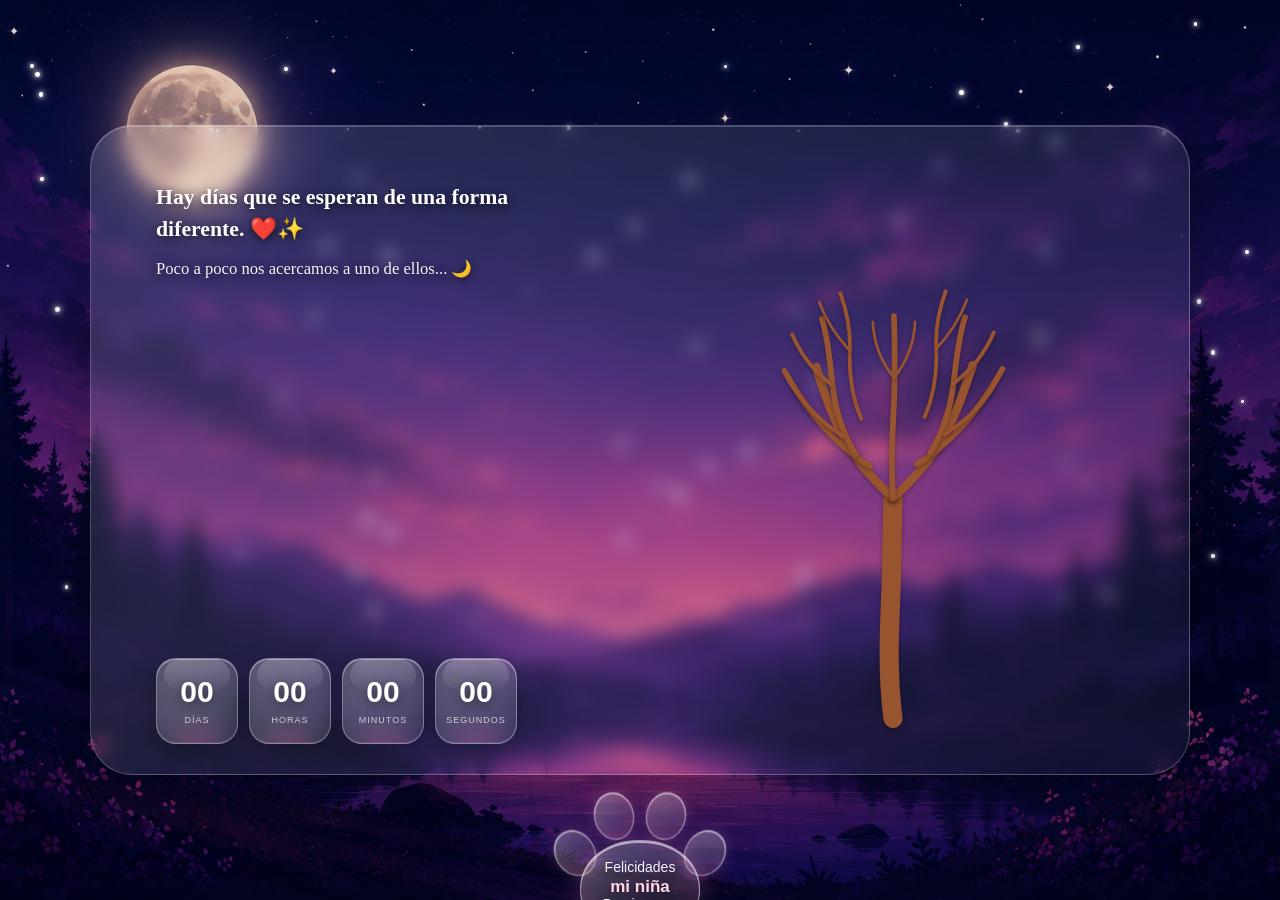
==== index.html @ 6538be48 "Add files via upload" ====
<!DOCTYPE html>
<html lang="es">

<head>
    <meta charset="UTF-8">

    <meta
        name="viewport"
        content="width=device-width, initial-scale=1.0"
    >

    <title>Un día especial</title>

    <link
        rel="stylesheet"
        href="style.css"
    >
</head>

<body>

    <main class="escena">

        <!-- ESTRELLAS -->
        <div
            class="capa-estrellas"
            id="capa-estrellas"
        ></div>


        <!-- ESTRELLA FUGAZ -->
        <div
            class="capa-estrella-fugaz"
            id="capa-estrella-fugaz"
        ></div>


        <!-- FRASES CAYENDO -->
        <div
            class="capa-frases"
            id="capa-frases"
        ></div>


        <!-- CONFETI INTERACTIVO -->
        <div
            class="capa-confeti"
            id="capa-confeti"
        ></div>


        <!-- ========================================
             TARJETA PRINCIPAL
        ========================================= -->

        <section class="tarjeta">

            <!-- COLUMNA IZQUIERDA -->
            <div class="lado-texto">

               <div
    class="mensaje"
    id="mensaje-espera"
>

    <p class="bloque-espera mensaje-inicio">
        Hay días que se esperan
        de una forma diferente. ❤️✨
    </p>

    <p class="bloque-espera">
        Poco a poco nos acercamos
        a uno de ellos... 🌙
    </p>

    <p class="bloque-espera">
        Un día para celebrar tu vida,
        todo lo que has recorrido
        y el comienzo de un nuevo año
        lleno de historias que todavía
        están por escribirse. 🌸🦋
    </p>

    <p class="bloque-espera">
        Mientras llega, disfruta la espera,
        sigue soñando ✨ y recuerda que
        siempre habrá personas deseando
        verte cumplir cada una de tus metas. 🌟
    </p>

    <p class="bloque-espera mensaje-final">
        Nosotros ya estamos contando
        los días contigo. ❤️
    </p>

</div>

                <!-- CONTADOR -->

                <div class="zona-contador">

                    <p
                        class="contador-titulo contador-titulo-final"
                         id="contador-titulo-final"
                        >
                        Todos esperamos el gran día... ⏳✨
                        </p>


                    <div
                        class="contador"
                        id="contador"
                    >

                        <div class="tarjeta-tiempo">

                            <span
                                class="numero"
                                id="dias"
                            >
                                00
                            </span>

                            <span class="unidad">
                                Días
                            </span>

                        </div>


                        <div class="tarjeta-tiempo">

                            <span
                                class="numero"
                                id="horas"
                            >
                                00
                            </span>

                            <span class="unidad">
                                Horas
                            </span>

                        </div>


                        <div class="tarjeta-tiempo">

                            <span
                                class="numero"
                                id="minutos"
                            >
                                00
                            </span>

                            <span class="unidad">
                                Minutos
                            </span>

                        </div>


                        <div class="tarjeta-tiempo">

                            <span
                                class="numero"
                                id="segundos"
                            >
                                00
                            </span>

                            <span class="unidad">
                                Segundos
                            </span>

                        </div>

                    </div>

                </div>

            </div>


            <!-- ========================================
                 ÁRBOL
            ========================================= -->

            <div class="lado-arbol">

                <svg
                    class="arbol-svg"
                    viewBox="0 0 500 560"
                    xmlns="http://www.w3.org/2000/svg"
                    aria-hidden="true"
                >

                    <!-- TRONCO -->

                    <path
                        class="rama-svg tronco-svg"
                        pathLength="1"
                        d="
                            M250 545
                            C244 500 246 455 248 410
                            C249 375 249 345 250 315
                        "
                    />


                    <!-- PRIMERA BIFURCACIÓN -->

                    <path
                        class="rama-svg rama-grande rama-1"
                        pathLength="1"
                        d="
                            M250 315
                            C228 296 211 275 198 251
                            C185 227 177 203 170 179
                        "
                    />


                    <path
                        class="rama-svg rama-grande rama-2"
                        pathLength="1"
                        d="
                            M250 315
                            C273 295 291 273 304 249
                            C317 225 325 201 333 177
                        "
                    />


                    <!-- RAMAS MEDIAS -->

                    <path
                        class="rama-svg rama-media rama-3"
                        pathLength="1"
                        d="
                            M226 282
                            C204 269 185 251 169 231
                            C157 216 146 200 137 183
                        "
                    />


                    <path
                        class="rama-svg rama-media rama-4"
                        pathLength="1"
                        d="
                            M275 280
                            C297 267 316 249 332 229
                            C344 214 355 198 364 181
                        "
                    />


                    <path
                        class="rama-svg rama-media rama-5"
                        pathLength="1"
                        d="
                            M211 270
                            C197 247 190 223 187 198
                            C184 174 183 151 176 129
                        "
                    />


                    <path
                        class="rama-svg rama-media rama-6"
                        pathLength="1"
                        d="
                            M289 268
                            C303 245 310 221 313 196
                            C316 172 318 149 325 127
                        "
                    />


                    <!-- RAMA CENTRAL -->

                    <path
                        class="rama-svg rama-media rama-7"
                        pathLength="1"
                        d="
                            M250 315
                            C248 283 249 250 251 218
                            C252 186 252 156 251 126
                        "
                    />


                    <!-- RAMIFICACIONES IZQUIERDAS -->

                    <path
                        class="rama-svg rama-fina rama-8"
                        pathLength="1"
                        d="
                            M198 251
                            C177 238 160 221 147 201
                        "
                    />


                    <path
                        class="rama-svg rama-fina rama-10"
                        pathLength="1"
                        d="
                            M187 198
                            C168 184 154 166 145 145
                        "
                    />


                    <path
                        class="rama-svg rama-fina rama-12"
                        pathLength="1"
                        d="
                            M217 233
                            C207 210 204 186 205 162
                            C206 141 202 121 195 102
                        "
                    />


                    <!-- RAMIFICACIONES DERECHAS -->

                    <path
                        class="rama-svg rama-fina rama-9"
                        pathLength="1"
                        d="
                            M304 249
                            C325 236 342 219 355 199
                        "
                    />


                    <path
                        class="rama-svg rama-fina rama-11"
                        pathLength="1"
                        d="
                            M313 196
                            C332 182 346 164 355 143
                        "
                    />


                    <path
                        class="rama-svg rama-fina rama-13"
                        pathLength="1"
                        d="
                            M283 231
                            C293 208 296 184 295 160
                            C294 139 298 119 305 100
                        "
                    />


                    <!-- RAMITAS SUPERIORES -->

                    <path
                        class="rama-svg ramita rama-14"
                        pathLength="1"
                        d="
                            M205 162
                            C191 147 180 130 173 111
                        "
                    />


                    <path
                        class="rama-svg ramita rama-15"
                        pathLength="1"
                        d="
                            M295 160
                            C309 145 320 128 327 109
                        "
                    />


                    <path
                        class="rama-svg ramita rama-16"
                        pathLength="1"
                        d="
                            M251 190
                            C237 173 230 153 229 132
                        "
                    />


                    <path
                        class="rama-svg ramita rama-17"
                        pathLength="1"
                        d="
                            M251 190
                            C265 173 272 153 273 132
                        "
                    />


                    <!-- CORAZONES -->

                    <g
                        class="grupo-corazones"
                        id="grupo-corazones"
                    ></g>

                </svg>

            </div>

            <div
            class="celebracion-tarjeta"
             id="celebracion-tarjeta"
            ></div>


        </section>


        <!-- ========================================
             BOTÓN DE CUMPLEAÑOS
             FUERA DE LA TARJETA
        ========================================= -->

        <button
            id="boton-sorpresa"
            class="boton-sorpresa"
            type="button"
            aria-label="Felicidades, mi niña"
        >

            <span class="dedos-huella">

                <span class="dedo dedo-1"></span>
                <span class="dedo dedo-2"></span>
                <span class="dedo dedo-3"></span>
                <span class="dedo dedo-4"></span>

            </span>


            <span class="almohadilla-huella">

                <span class="texto-huella">
                    Felicidades
                    <strong>mi niña</strong>
                    Presioname
                </span>

            </span>

        </button>

    </main>


    <script src="script.js"></script>

</body>

</html>
---- style.css ----
/* =====================================================
   RESET
===================================================== */

* {
    margin: 0;
    padding: 0;
    box-sizing: border-box;
}

html,
body {
    width: 100%;
    min-height: 100%;
}

body {
    min-height: 100vh;

    overflow: hidden;

    font-family:
        Georgia,
        "Times New Roman",
        serif;

    color: white;
}


/* =====================================================
   ESCENA GENERAL
===================================================== */

.escena {
    position: relative;

    width: 100%;
    min-height: 100vh;

    display: flex;
    justify-content: center;
    align-items: center;

    padding: 35px;

    overflow: hidden;

    background-image:
        linear-gradient(
            rgba(8, 6, 24, 0.10),
            rgba(8, 6, 24, 0.22)
        ),
        url("assets/fondo-noche.png");

    background-size: cover;
    background-position: center;
    background-repeat: no-repeat;
}


/* =====================================================
   CAPAS ANIMADAS
===================================================== */

.capa-estrellas,
.capa-estrella-fugaz,
.capa-frases,
.capa-confeti {
    position: absolute;

    inset: 0;

    overflow: hidden;

    pointer-events: none;
}

.capa-estrellas {
    z-index: 1;
}

.capa-estrella-fugaz {
    z-index: 2;
}

.capa-frases {
    z-index: 2;
}

.capa-confeti {
    z-index: 30;
}


/* =====================================================
   TARJETA PRINCIPAL
===================================================== */

.tarjeta {
    position: relative;

    z-index: 3;

    width: min(1100px, 92vw);
    height: min(650px, 78vh);

    display: grid;

    grid-template-columns:
        46% 54%;

    overflow: hidden;

    border-radius: 42px;

    background:
        linear-gradient(
            135deg,
            rgba(255, 255, 255, 0.14),
            rgba(255, 255, 255, 0.05)
        );

    border:
        1px solid
        rgba(255, 255, 255, 0.24);

    backdrop-filter:
        blur(9px);

    -webkit-backdrop-filter:
        blur(9px);

    box-shadow:
        0 25px 70px
        rgba(0, 0, 0, 0.38),

        inset 0 1px 0
        rgba(255, 255, 255, 0.20);
}


/* =====================================================
   COLUMNA DE TEXTO
===================================================== */

.lado-texto {
    position: relative;

    min-width: 0;

    display: flex;
    flex-direction: column;

    justify-content: space-between;

    padding:
        55px 25px 30px 65px;
}


/* =====================================================
   MENSAJE
===================================================== */

.mensaje {
    max-width: 455px;

    font-size:
        clamp(
            15px,
            1.3vw,
            20px
        );

    line-height: 1.48;

    color:
        rgba(255, 255, 255, 0.95);

    text-shadow:
        0 2px 10px
        rgba(0, 0, 0, 0.70);
}

.mensaje p {
    margin-bottom: 12px;
}

.mensaje-inicio {
    font-size:
        clamp(
            20px,
            1.7vw,
            27px
        );

    font-weight: 700;

    color: white;
}

.mensaje-final {
margin-bottom: 8px;

    font-weight: 700;

    color: #ffd4e5;
}


/* =====================================================
   CONTADOR
===================================================== */

.zona-contador {
    width: 100%;

    flex-shrink: 0;
}

.contador-titulo {
    margin-bottom: 12px;

    font-size: 17px;
    font-weight: 600;

    color:
        rgba(255, 255, 255, 0.92);

    text-shadow:
        0 2px 8px
        rgba(0, 0, 0, 0.65);
}

.contador {
    display: flex;

    gap: 11px;

    align-items: center;

    flex-wrap: nowrap;
}


/* =====================================================
   TARJETAS DE CRISTAL DEL CONTADOR
===================================================== */

.tarjeta-tiempo {
    position: relative;

    width: 82px;
    height: 86px;

    flex-shrink: 0;

    display: flex;
    flex-direction: column;

    justify-content: center;
    align-items: center;

    overflow: hidden;

    border-radius: 20px;

    background:
        linear-gradient(
            145deg,
            rgba(255, 255, 255, 0.22),
            rgba(255, 255, 255, 0.07)
        );

    border:
        1px solid
        rgba(255, 255, 255, 0.32);

    backdrop-filter:
        blur(16px);

    -webkit-backdrop-filter:
        blur(16px);

    box-shadow:
        0 10px 30px
        rgba(0, 0, 0, 0.24),

        inset 0 1px 0
        rgba(255, 255, 255, 0.40),

        inset 0 -1px 0
        rgba(255, 255, 255, 0.10);
}

.tarjeta-tiempo::before {
    content: "";

    position: absolute;

    top: 0;
    left: 7px;
    right: 7px;

    height: 42%;

    border-radius:
        16px 16px 50% 50%;

    background:
        linear-gradient(
            to bottom,
            rgba(255, 255, 255, 0.20),
            rgba(255, 255, 255, 0)
        );

    pointer-events: none;
}

.tarjeta-tiempo::after {
    content: "";

    position: absolute;

    width: 50px;
    height: 20px;

    bottom: -12px;

    border-radius: 50%;

    background:
        rgba(255, 100, 170, 0.35);

    filter: blur(12px);

    pointer-events: none;
}

.numero {
    position: relative;

    z-index: 2;

    font-family:
        Arial,
        Helvetica,
        sans-serif;

    font-size: 30px;
    font-weight: 700;

    line-height: 1;

    color: white;

    text-shadow:
        0 3px 12px
        rgba(0, 0, 0, 0.45);
}

.unidad {
    position: relative;

    z-index: 2;

    margin-top: 8px;

    font-family:
        Arial,
        Helvetica,
        sans-serif;

    font-size: 9px;

    text-transform: uppercase;

    letter-spacing: 1px;

    color:
        rgba(255, 255, 255, 0.72);
}


/* =====================================================
   ÁRBOL
===================================================== */

.lado-arbol {
    position: relative;

    min-width: 0;

    display: flex;

    justify-content: center;
    align-items: flex-end;

    padding:
        15px 15px 10px;
}

.arbol-svg {
    display: block;

    width: min(480px, 100%);
    height: 100%;

    max-height: 600px;

    overflow: visible;
}


/* =====================================================
   RAMAS SVG
===================================================== */

.rama-svg {
    fill: none;

    stroke: #98542f;

    stroke-linecap: round;
    stroke-linejoin: round;

    stroke-dasharray: 1;
    stroke-dashoffset: 1;

    filter:
        drop-shadow(
            0 2px 2px
            rgba(0, 0, 0, 0.30)
        );

    animation:
        crecerArbol
        1.15s
        ease-out
        forwards;
}

.tronco-svg {
    stroke: #98542f;

    stroke-width: 20;

    animation-delay: 0s;
}

.rama-grande {
    stroke: #98542f;

    stroke-width: 9;

    animation-delay: 0.65s;
}

.rama-media {
    stroke: #98542f;

    stroke-width: 6;

    animation-delay: 0.95s;
}

.rama-fina {
    stroke: #98542f;

    stroke-width: 4;

    animation-delay: 1.25s;
}

.ramita {
    stroke: #98542f;

    stroke-width: 2.8;

    animation-delay: 1.55s;
}

@keyframes crecerArbol {

    from {
        stroke-dashoffset: 1;
    }

    to {
        stroke-dashoffset: 0;
    }
}


/* =====================================================
   CORAZONES DEL ÁRBOL
===================================================== */

.corazon-arbol {
    opacity: 0;

    transform-box: fill-box;
    transform-origin: center;

    --rotacion: 0deg;

    animation:
        florecerCorazon
        0.45s
        cubic-bezier(
            0.34,
            1.56,
            0.64,
            1
        )
        forwards,

        vivirCorazon
        3.5s
        ease-in-out
        infinite;

    filter:
        drop-shadow(
            0 2px 2px
            rgba(100, 0, 25, 0.22)
        );
}

@keyframes florecerCorazon {

    0% {
        opacity: 0;

        transform:
            rotate(var(--rotacion))
            scale(0);
    }

    75% {
        opacity: 1;

        transform:
            rotate(var(--rotacion))
            scale(1.16);
    }

    100% {
        opacity: 1;

        transform:
            rotate(var(--rotacion))
            scale(1);
    }
}

@keyframes vivirCorazon {

    0%,
    100% {
        transform:
            rotate(var(--rotacion))
            translateY(0)
            scale(1);
    }

    25% {
        transform:
            rotate(
                calc(
                    var(--rotacion) - 2deg
                )
            )
            translateY(-2px)
            scale(1.04);
    }

    50% {
        transform:
            rotate(var(--rotacion))
            translateY(-4px)
            scale(1.08);
    }

    75% {
        transform:
            rotate(
                calc(
                    var(--rotacion) + 2deg
                )
            )
            translateY(-2px)
            scale(1.03);
    }
}


/* =====================================================
   ESTRELLAS
===================================================== */

.estrella {
    position: absolute;

    border-radius: 50%;

    background:
        rgba(255, 255, 255, 1);

    box-shadow:
        0 0 4px
        rgba(255, 255, 255, 1),

        0 0 9px
        rgba(255, 255, 255, 0.95),

        0 0 16px
        rgba(220, 210, 255, 0.75),

        0 0 25px
        rgba(190, 170, 255, 0.35);

    animation:
        parpadeoEstrella
        ease-in-out
        infinite;
}

@keyframes parpadeoEstrella {

    0%,
    100% {
        opacity: 0.45;

        transform:
            scale(0.85);
    }

    50% {
        opacity: 1;

        transform:
            scale(1.65);
    }
}


/* =====================================================
   ESTRELLA FUGAZ
===================================================== */

.estrella-fugaz {
    position: absolute;

    width: 190px;
    height: 2px;

    border-radius: 999px;

    background:
        linear-gradient(
            90deg,
            rgba(255, 255, 255, 0),
            rgba(255, 255, 255, 0.25),
            rgba(255, 255, 255, 0.95)
        );

    filter:
        drop-shadow(
            0 0 5px
            rgba(255, 255, 255, 0.8)
        );

    transform-origin:
        right center;

    opacity: 0;

    animation:
        vueloEstrellaFugaz
        1.35s
        linear
        forwards;
}

.estrella-fugaz::after {
    content: "";

    position: absolute;

    right: -2px;
    top: 50%;

    width: 6px;
    height: 6px;

    transform:
        translateY(-50%);

    border-radius: 50%;

    background: white;

    box-shadow:
        0 0 7px white,
        0 0 14px white,
        0 0 22px
        rgba(255, 255, 255, 0.70);
}

@keyframes vueloEstrellaFugaz {

    0% {
        transform:
            translate(0, 0)
            rotate(27deg);

        opacity: 0;
    }

    8% {
        opacity: 1;
    }

    80% {
        opacity: 1;
    }

    100% {
        transform:
            translate(650px, 310px)
            rotate(27deg);

        opacity: 0;
    }
}


/* =====================================================
   FRASES CAYENDO
===================================================== */

.frase-cayendo {
    position: absolute;

    top: -60px;

    white-space: nowrap;

    font-family:
        Arial,
        Helvetica,
        sans-serif;

    font-weight: 500;

    letter-spacing: 0.4px;

    color:
        rgba(255, 235, 246, 0.90);

    text-shadow:
        0 0 7px
        rgba(255, 130, 190, 0.85),

        0 0 15px
        rgba(255, 100, 170, 0.45),

        0 2px 6px
        rgba(0, 0, 0, 0.45);

    opacity: 0;

    animation:
        caerFrase
        linear
        forwards;
}

@keyframes caerFrase {

    0% {
        transform:
            translateY(-50px)
            translateX(0)
            rotate(-3deg);

        opacity: 0;
    }

    8% {
        opacity: 0.9;
    }

    50% {
        transform:
            translateY(55vh)
            translateX(18px)
            rotate(2deg);

        opacity: 0.85;
    }

    88% {
        opacity: 0.7;
    }

    100% {
        transform:
            translateY(115vh)
            translateX(-12px)
            rotate(-2deg);

        opacity: 0;
    }
}


/* =====================================================
   CONFETI POR TOQUE
===================================================== */

.corazon-toque {
    position: absolute;

    transform:
        translate(-50%, -50%)
        scale(0);

    font-size: 34px;

    line-height: 1;

    color: #ff3d6e;

    pointer-events: none;

    text-shadow:
        0 0 8px
        rgba(255, 80, 130, 0.8),

        0 0 18px
        rgba(255, 80, 130, 0.45);

    animation:
        aparecerCorazonToque
        0.32s
        cubic-bezier(
            0.34,
            1.56,
            0.64,
            1
        )
        forwards;
}

@keyframes aparecerCorazonToque {

    0% {
        transform:
            translate(-50%, -50%)
            scale(0);

        opacity: 0;
    }

    70% {
        transform:
            translate(-50%, -50%)
            scale(1.35);

        opacity: 1;
    }

    100% {
        transform:
            translate(-50%, -50%)
            scale(1);

        opacity: 1;
    }
}

.particula-corazon {
    position: absolute;

    left: 0;
    top: 0;

    line-height: 1;

    pointer-events: none;

    will-change:
        transform,
        opacity;

    animation:
        explotarCorazon
        var(--duracion)
        cubic-bezier(
            0.15,
            0.65,
            0.35,
            1
        )
        forwards;
}

@keyframes explotarCorazon {

    0% {
        transform:
            translate(-50%, -50%)
            translate(0, 0)
            rotate(0deg)
            scale(1);

        opacity: 1;
    }

    65% {
        opacity: 1;
    }

    100% {
        transform:
            translate(-50%, -50%)
            translate(
                var(--destino-x),
                var(--destino-y)
            )
            rotate(var(--giro))
            scale(0.25);

        opacity: 0;
    }
}


/* =====================================================
   BOTÓN HUELLA
   FUERA DE LA TARJETA
===================================================== */

.boton-sorpresa {
    display: none;

    position: absolute;

    left: 50%;

    /*
        Queda debajo de la tarjeta.
    */
    top: calc(50% + min(325px, 39vh) + 12px);

    z-index: 15;

    width: 180px;
    height: 145px;

    padding: 0;

    border: none;
    outline: none;

    background: transparent;

    cursor: pointer;

    transform:
        translateX(-50%);

    -webkit-tap-highlight-color:
        transparent;

    filter:
        drop-shadow(
            0 10px 18px
            rgba(0, 0, 0, 0.25)
        );

    animation:
        respirarHuella
        2.8s
        ease-in-out
        infinite;
}


/* =====================================================
   DEDOS DE LA HUELLA
===================================================== */

.dedos-huella {
    position: absolute;

    inset: 0;

    pointer-events: none;
}

.dedo {
    position: absolute;

    display: block;

    width: 40px;
    height: 48px;

    border-radius: 50%;

    background:
        linear-gradient(
            145deg,
            rgba(255, 255, 255, 0.30),
            rgba(255, 160, 205, 0.10)
        );

    border:
        1px solid
        rgba(255, 255, 255, 0.48);

    backdrop-filter:
        blur(12px);

    -webkit-backdrop-filter:
        blur(12px);

    box-shadow:
        inset 0 1px 0
        rgba(255, 255, 255, 0.55),

        inset 0 -5px 12px
        rgba(255, 90, 165, 0.10),

        0 0 14px
        rgba(255, 150, 205, 0.20);
}

.dedo-1 {
    left: 5px;
    top: 42px;

    transform:
        rotate(-32deg);
}

.dedo-2 {
    left: 44px;
    top: 5px;

    transform:
        rotate(-12deg);
}

.dedo-3 {
    right: 44px;
    top: 5px;

    transform:
        rotate(12deg);
}

.dedo-4 {
    right: 5px;
    top: 42px;

    transform:
        rotate(32deg);
}


/* =====================================================
   ALMOHADILLA CENTRAL
===================================================== */

.almohadilla-huella {
    position: absolute;

    left: 50%;
    bottom: 0;

    width: 120px;
    height: 92px;

    display: flex;

    justify-content: center;
    align-items: center;

    transform:
        translateX(-50%);

    border-radius:
        48% 48%
        42% 42%
        /
        52% 52%
        45% 45%;

    background:
        linear-gradient(
            145deg,
            rgba(255, 255, 255, 0.28),
            rgba(255, 120, 185, 0.10)
        );

    border:
        1px solid
        rgba(255, 255, 255, 0.50);

    backdrop-filter:
        blur(14px);

    -webkit-backdrop-filter:
        blur(14px);

    box-shadow:
        inset 0 2px 0
        rgba(255, 255, 255, 0.55),

        inset 0 -10px 20px
        rgba(255, 80, 155, 0.10),

        0 0 22px
        rgba(255, 135, 195, 0.22);
}


/* =====================================================
   TEXTO DE LA HUELLA
===================================================== */

.texto-huella {
    position: relative;

    z-index: 2;

    display: flex;
    flex-direction: column;

    align-items: center;

    color:
        rgba(255, 255, 255, 0.96);

    font-size: 14px;

    line-height: 1.1;

    text-align: center;

    text-shadow:
        0 2px 8px
        rgba(0, 0, 0, 0.45);
}

.texto-huella strong {
    margin-top: 3px;

    font-size: 17px;

    color: #ffd5e8;
}


/* =====================================================
   ANIMACIÓN DE LA HUELLA
===================================================== */

@keyframes respirarHuella {

    0%,
    100% {
        transform:
            translateX(-50%)
            translateY(0)
            scale(1);
    }

    50% {
        transform:
            translateX(-50%)
            translateY(-5px)
            scale(1.035);
    }
}

.boton-sorpresa:active {
    transform:
        translateX(-50%)
        scale(0.94);
}


/* =====================================================
   RESPONSIVE PÁGINA 1
   CELULAR
===================================================== */

/* =====================================================
   RESPONSIVE PÁGINA 1
   CELULAR
===================================================== */

/* =====================================================
   RESPONSIVE PÁGINA 1
   CELULAR
===================================================== */

@media (max-width: 800px) {

/* =============================================
   FRASES MÁS VISIBLES EN CELULAR
============================================= */

.frase-cayendo {
    opacity: 1;

    font-size: 14px !important;

    font-weight: 600;

    color:
        rgba(255, 235, 246, 0.95);

    text-shadow:
        0 0 7px
        rgba(255, 130, 190, 1),

        0 0 16px
        rgba(255, 100, 170, 0.75),

        0 2px 6px
        rgba(0, 0, 0, 0.60);
}


    html,
    body {
        width: 100%;
        min-height: 100%;
    }


    body {
        overflow-x: hidden;
        overflow-y: auto;
    }


    /* =========================================
       ESCENA
    ========================================= */

    .escena {
        width: 100%;
        min-height: 100svh;

        display: flex;
        flex-direction: column;

        justify-content: flex-start;
        align-items: center;

        padding:
            55px 0 150px;

        overflow: hidden;

        background-position: center;
        background-attachment: scroll;
    }


    /* =========================================
       TARJETA MÁS PEQUEÑA
    ========================================= */

    .tarjeta {
        width: 80vw;
        height: auto;

        min-height: 0;

        display: flex;
        flex-direction: column;

        border-radius: 24px;

        overflow: hidden;

        background:
            linear-gradient(
                135deg,
                rgba(35, 25, 75, 0.16),
                rgba(80, 30, 95, 0.06)
            );

        backdrop-filter:
            blur(3px);

        -webkit-backdrop-filter:
            blur(3px);

        border:
            1px solid
            rgba(255, 255, 255, 0.22);

        box-shadow:
            0 12px 32px
            rgba(0, 0, 0, 0.22);
    }


    /* =========================================
       ÁRBOL
    ========================================= */

    .lado-arbol {
        order: 1;

        width: 100%;
        height: 220px;

        display: flex;

        justify-content: center;
        align-items: flex-start;

        padding:
            8px 0 0;
    }


    .arbol-svg {
        width: 205px;
        height: 225px;

        max-width: 88%;

        overflow: visible;
    }


    /* =========================================
       COLUMNA DE TEXTO
    ========================================= */

    .lado-texto {
        order: 2;

        width: 100%;

        display: flex;
        flex-direction: column;

        padding:
            8px 16px 22px;
    }


    /* =========================================
       MENSAJE
    ========================================= */

    .mensaje {
        width: 100%;
        max-width: none;

        font-size: 13px;

        line-height: 1.34;

        text-align: left;
    }


    .mensaje p {
        margin-bottom: 9px;
    }


    .mensaje-inicio {
        margin-bottom: 12px;

        font-size: 18px;

        line-height: 1.22;
    }


    .mensaje-final {
        margin-bottom: 8px;

        font-size: 14px;
    }


    /* =========================================
       TÍTULO DEL CONTADOR
    ========================================= */

    .zona-contador {
        width: 100%;

        margin-top: 2px;
    }


    .contador-titulo {
        margin-bottom: 8px;

        font-size: 13px;

        line-height: 1.2;
    }


    /* =========================================
       CONTADOR
    ========================================= */

    .contador {
        width: 100%;

        display: grid;

        grid-template-columns:
            repeat(4, 1fr);

        gap: 5px;
    }


    .tarjeta-tiempo {
        width: 100%;
        height: 58px;

        min-width: 0;

        border-radius: 13px;
    }


    .numero {
        font-size: 20px;
    }


    .unidad {
        margin-top: 4px;

        font-size: 6px;

        letter-spacing: 0.2px;
    }


    /* =========================================
       FRASES CAYENDO
    ========================================= */

    .frase-cayendo {
        font-size: 11px !important;

        font-weight: 600;

        color:
            rgba(
                255,
                235,
                246,
                0.96
            );

        text-shadow:
            0 0 6px
            rgba(
                255,
                130,
                190,
                1
            ),

            0 0 13px
            rgba(
                255,
                100,
                170,
                0.75
            ),

            0 2px 5px
            rgba(
                0,
                0,
                0,
                0.65
            );
    }


    /* =========================================
       CELEBRACIÓN DENTRO DE LA TARJETA
    ========================================= */

    .celebracion-tarjeta {
        border-radius: 24px;
    }


    /* =========================================
       HUELLA DE CUMPLEAÑOS
    ========================================= */

    .boton-sorpresa {
        position: absolute;

        left: 50%;

        top: auto;
        bottom: 10px;

        width: 135px;
        height: 112px;

        transform:
            translateX(-50%);
    }


    .almohadilla-huella {
        width: 90px;
        height: 70px;
    }


    .dedo {
        width: 30px;
        height: 36px;
    }


    .dedo-1 {
        left: 3px;
        top: 32px;
    }


    .dedo-2 {
        left: 33px;
        top: 3px;
    }


    .dedo-3 {
        right: 33px;
        top: 3px;
    }


    .dedo-4 {
        right: 3px;
        top: 32px;
    }


    .texto-huella {
        font-size: 10px;
    }


    .texto-huella strong {
        font-size: 13px;
    }
}
/* =====================================================
   MENSAJE DE ESPERA POR BLOQUES
===================================================== */

.bloque-espera {
    margin-bottom: 12px;

    opacity: 0;

    transform: translateY(18px);

    transition:
        opacity 1.1s ease,
        transform 1.1s ease;
}


.bloque-espera.visible {
    opacity: 1;

    transform:
        translateY(0);
}

/* =====================================================
   TÍTULO FINAL DEL CONTADOR
===================================================== */

.contador-titulo-final {
    opacity: 0;

    transform:
        translateY(14px);

    transition:
        opacity 1s ease,
        transform 1s ease;
}

.contador-titulo-final.visible {
    opacity: 1;

    transform:
        translateY(0);
}


/* =====================================================
   EXPLOSIÓN DE COLORES DENTRO DE LA TARJETA
===================================================== */

.celebracion-tarjeta {
    position: absolute;

    inset: 0;

    z-index: 20;

    overflow: hidden;

    pointer-events: none;

    border-radius: inherit;
}

.particula-tarjeta {
    position: absolute;

    left: var(--x);
    bottom: -20px;

    font-size:
        var(--tamano);

    color:
        var(--color);

    opacity: 0;

    text-shadow:
        0 0 8px currentColor,
        0 0 16px currentColor;

    animation:
        explosionTarjeta
        var(--duracion)
        ease-out
        forwards;
}

@keyframes explosionTarjeta {

    0% {
        opacity: 0;

        transform:
            translateY(0)
            translateX(0)
            rotate(0deg)
            scale(0.6);
    }

    15% {
        opacity: 1;
    }

    70% {
        opacity: 1;
    }

    100% {
        opacity: 0;

        transform:
            translateY(
                var(--altura)
            )
            translateX(
                var(--desplazamiento)
            )
            rotate(
                var(--giro)
            )
            scale(1.1);
    }
}
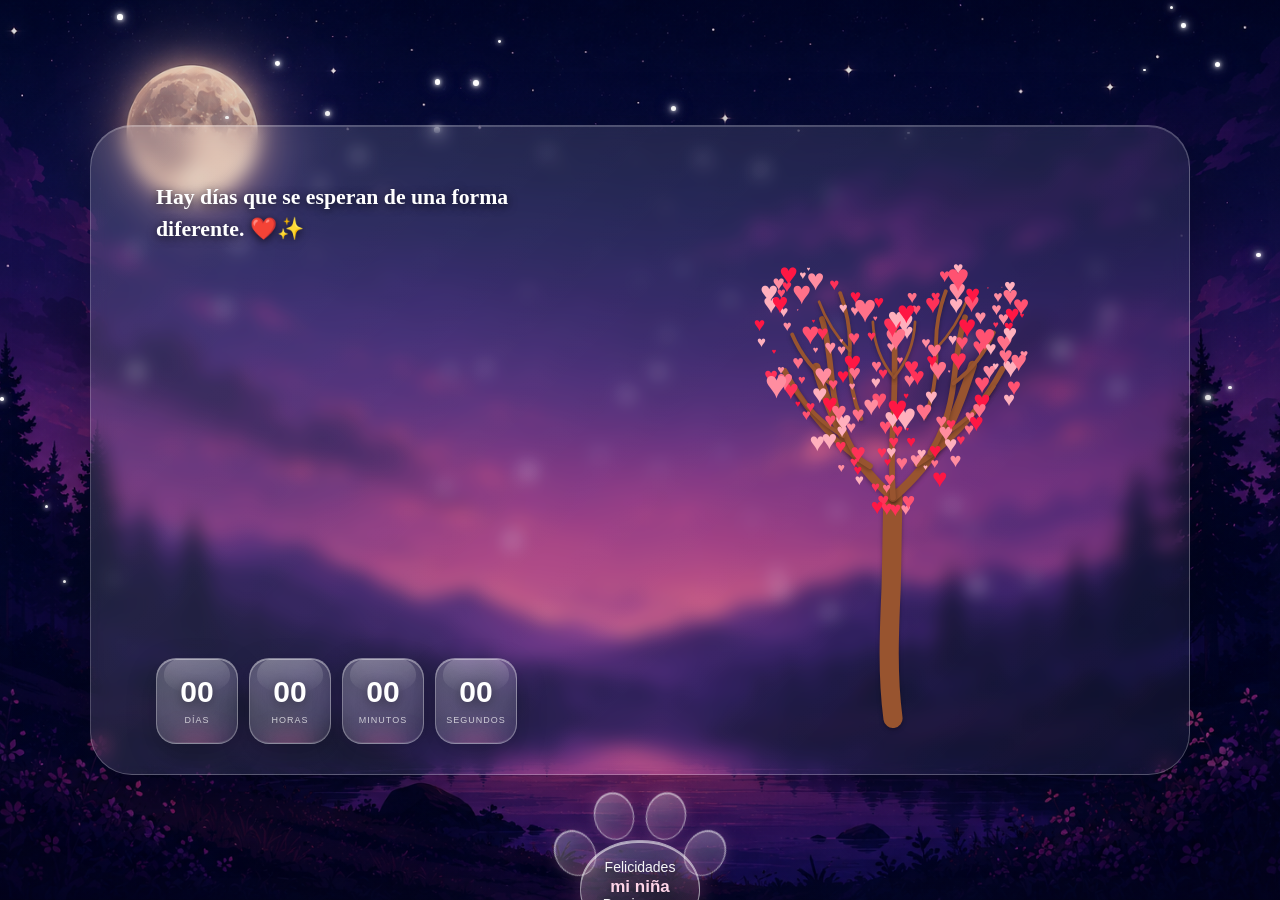
==== commit b9ddaf54: "Add files via upload" ====
--- a/index.html
+++ b/index.html
@@ -408,6 +408,11 @@
 
                 </svg>
 
+                <canvas
+    id="canvas-corazones"
+    class="canvas-corazones"
+></canvas>
+
             </div>
 
             <div
--- a/style.css
+++ b/style.css
@@ -1702,8 +1702,31 @@
                 var(--giro)
             )
             scale(1.1);
-    }
-}
-
-
-
+    
+            }
+            }
+.canvas-corazones {
+    position: absolute;
+
+    inset: 0;
+
+    width: 100%;
+    height: 100%;
+
+    pointer-events: none;
+
+    z-index: 2;
+}
+
+
+.arbol-svg {
+    position: relative;
+
+    z-index: 1;
+}
+
+
+
+
+
+
